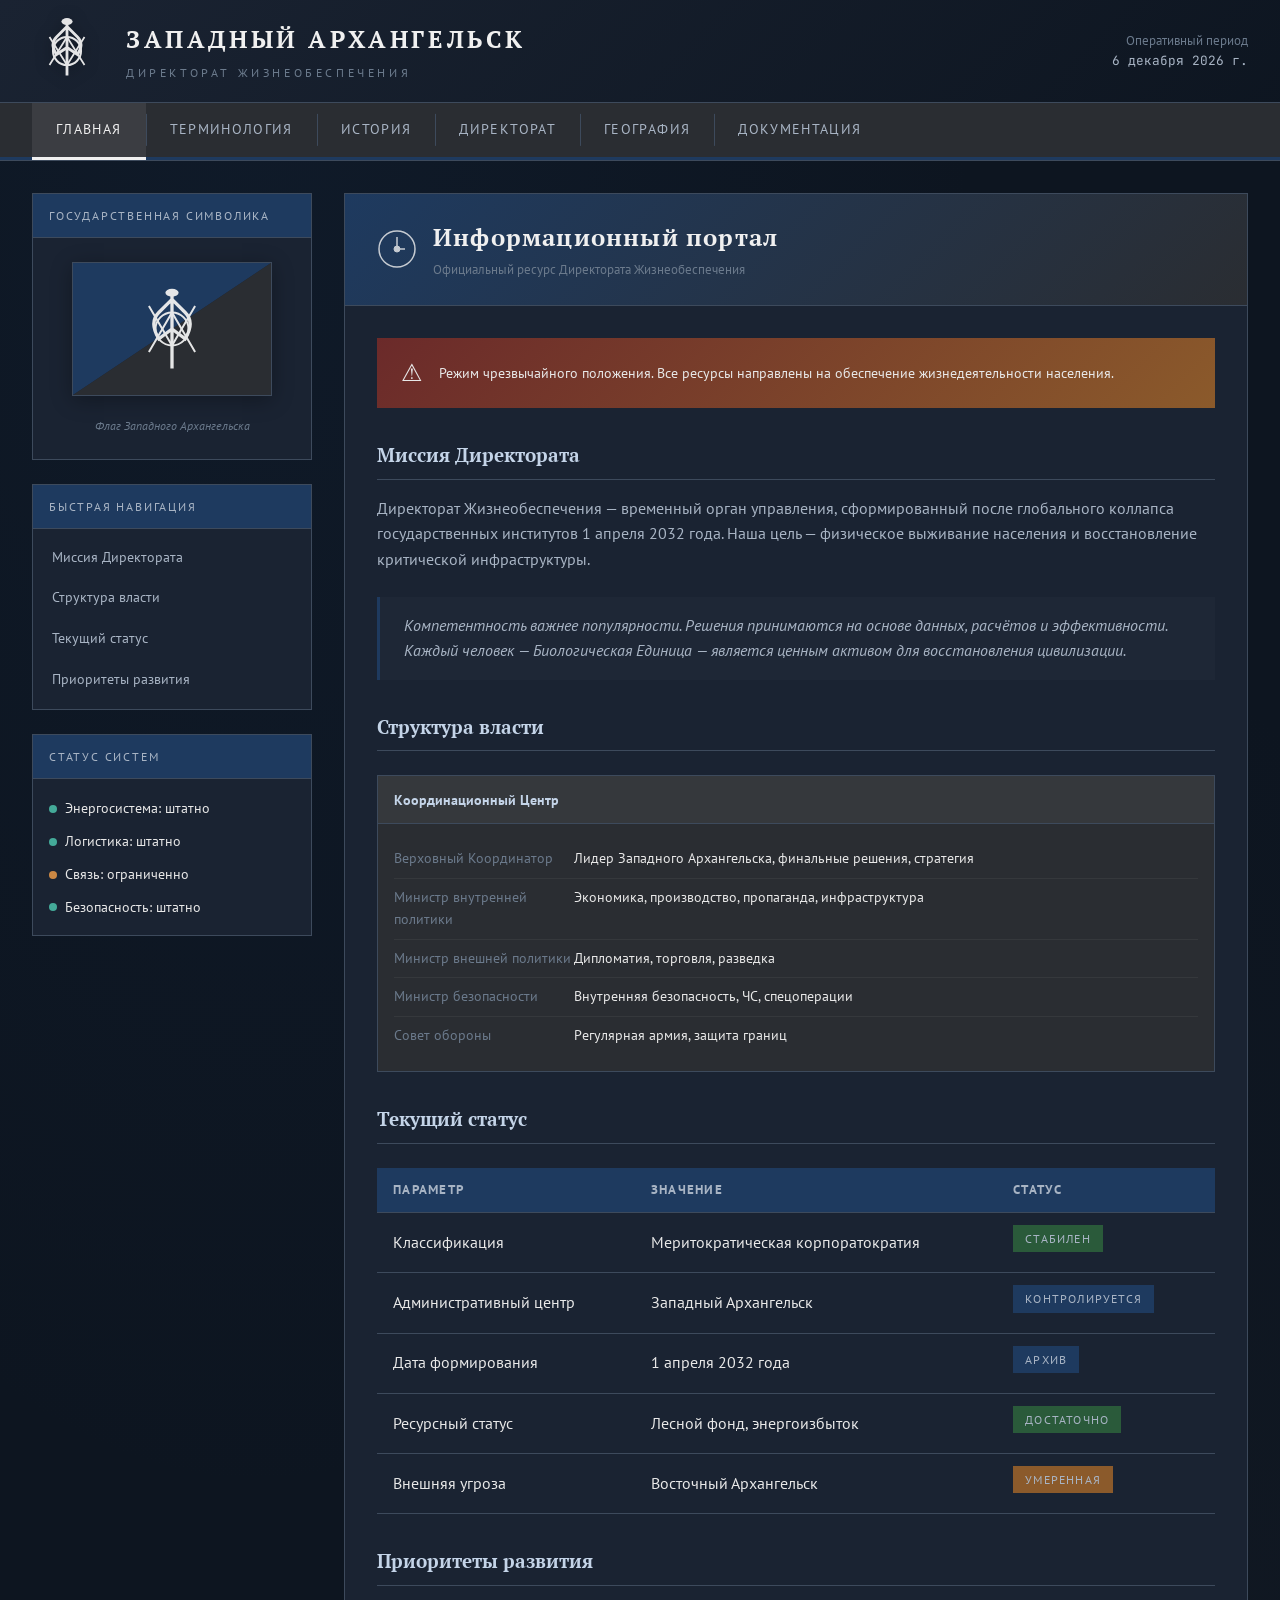
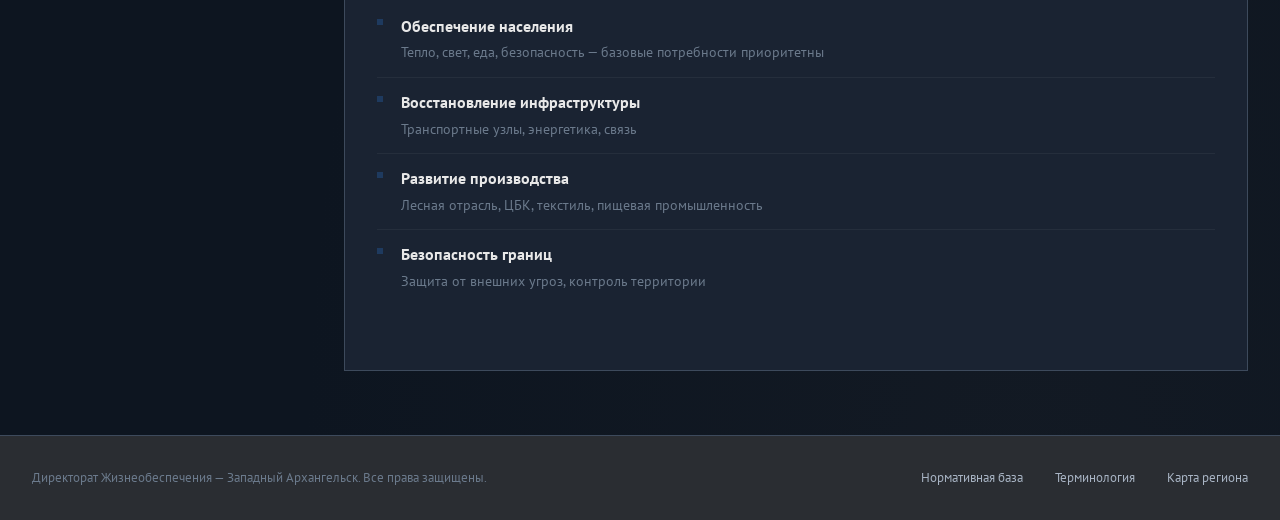
==== index.html @ 46a77a1b "Add initial index.html for Directorate portal This is the initial commit of the index.html file, whi" ====
<!DOCTYPE html>
<html lang="ru">
<head>
    <meta charset="UTF-8">
    <meta name="viewport" content="width=device-width, initial-scale=1.0">
    <title>Директорат Жизнеобеспечения — Официальный портал</title>
    <link rel="stylesheet" href="style.css">
</head>
<body>
    <header class="header">
        <div class="header-top">
            <div class="logo-section">
                <svg class="emblem" viewBox="0 0 100 100">
                    <defs>
                        <filter id="wear">
                            <feTurbulence type="fractalNoise" baseFrequency="0.04" numOctaves="5" result="noise"/>
                            <feDisplacementMap in="SourceGraphic" in2="noise" scale="1" xChannelSelector="R" yChannelSelector="G"/>
                        </filter>
                    </defs>
                    <g filter="url(#wear)" fill="#f0f0f0" opacity="0.95">
                        <path d="M50 5 L50 85 M50 15 L35 30 Q25 40 35 55 L50 45 L65 55 Q75 40 65 30 L50 15" stroke="#f0f0f0" stroke-width="4" fill="none"/>
                        <circle cx="50" cy="50" r="20" stroke="#f0f0f0" stroke-width="3" fill="none"/>
                        <g stroke="#f0f0f0" stroke-width="2.5" fill="none">
                            <path d="M25 70 L50 30 L75 70"/>
                            <path d="M25 30 L50 70 L75 30"/>
                        </g>
                        <ellipse cx="50" cy="8" rx="8" ry="5" fill="#f0f0f0"/>
                    </g>
                </svg>
                <div class="title-section">
                    <h1 class="main-title">Западный Архангельск</h1>
                    <span class="subtitle">Директорат Жизнеобеспечения</span>
                </div>
            </div>
            <div class="header-meta">
                <div>Оперативный период</div>
                <div class="date" id="currentDate"></div>
            </div>
        </div>
        <nav class="main-nav">
            <div class="nav-container">
                <a href="index.html" class="nav-item active">Главная</a>
                <a href="terms.html" class="nav-item">Терминология</a>
                <a href="history.html" class="nav-item">История</a>
                <a href="directorate.html" class="nav-item">Директорат</a>
                <a href="geography.html" class="nav-item">География</a>
                <a href="documents.html" class="nav-item">Документация</a>
            </div>
        </nav>
    </header>

    <main class="main-content">
        <aside class="sidebar">
            <div class="sidebar-section">
                <div class="sidebar-header">Государственная символика</div>
                <div class="flag-display">
                    <svg class="flag-svg" viewBox="0 0 300 200">
                        <defs>
                            <clipPath id="flagClip">
                                <rect x="0" y="0" width="300" height="200"/>
                            </clipPath>
                        </defs>
                        <g clip-path="url(#flagClip)">
                            <polygon points="0,0 300,0 0,200" fill="#1e3a5f"/>
                            <polygon points="300,0 300,200 0,200" fill="#2a2d32"/>
                            <g transform="translate(150, 100)" fill="#f0f0f0" opacity="0.95">
                                <path d="M0 -60 L0 60 M0 -45 L-20 -25 Q-35 -10 -20 15 L0 0 L20 15 Q35 -10 20 -25 L0 -45" stroke="#f0f0f0" stroke-width="5" fill="none"/>
                                <circle cx="0" cy="0" r="25" stroke="#f0f0f0" stroke-width="3" fill="none"/>
                                <g stroke="#f0f0f0" stroke-width="3" fill="none">
                                    <path d="M-35 35 L0 -25 L35 35"/>
                                    <path d="M-35 -35 L0 25 L35 -35"/>
                                </g>
                                <ellipse cx="0" cy="-55" rx="10" ry="6" fill="#f0f0f0"/>
                            </g>
                        </g>
                    </svg>
                    <div class="flag-caption">Флаг Западного Архангельска</div>
                </div>
            </div>
            
            <div class="sidebar-section">
                <div class="sidebar-header">Быстрая навигация</div>
                <div class="sidebar-content">
                    <a href="#mission" class="sidebar-link">Миссия Директората</a>
                    <a href="#structure" class="sidebar-link">Структура власти</a>
                    <a href="#status" class="sidebar-link">Текущий статус</a>
                    <a href="#priorities" class="sidebar-link">Приоритеты развития</a>
                </div>
            </div>
            
            <div class="sidebar-section">
                <div class="sidebar-header">Статус систем</div>
                <div class="sidebar-content" style="padding: 1rem;">
                    <div class="status" style="margin-bottom: 0.5rem;">
                        <span class="status-dot active"></span>
                        <span style="font-size: 0.85rem;">Энергосистема: штатно</span>
                    </div>
                    <div class="status" style="margin-bottom: 0.5rem;">
                        <span class="status-dot active"></span>
                        <span style="font-size: 0.85rem;">Логистика: штатно</span>
                    </div>
                    <div class="status" style="margin-bottom: 0.5rem;">
                        <span class="status-dot warning"></span>
                        <span style="font-size: 0.85rem;">Связь: ограниченно</span>
                    </div>
                    <div class="status">
                        <span class="status-dot active"></span>
                        <span style="font-size: 0.85rem;">Безопасность: штатно</span>
                    </div>
                </div>
            </div>
        </aside>

        <div class="content-area">
            <div class="content-header">
                <svg class="content-icon" viewBox="0 0 40 40" fill="none" stroke="#f0f0f0">
                    <circle cx="20" cy="20" r="18" stroke-width="1.5"/>
                    <path d="M20 8 L20 20 L28 20" stroke-width="1.5"/>
                    <circle cx="20" cy="20" r="3" fill="#f0f0f0"/>
                </svg>
                <div>
                    <h1 class="content-title">Информационный портал</h1>
                    <div class="content-subtitle">Официальный ресурс Директората Жизнеобеспечения</div>
                </div>
            </div>
            
            <div class="content-body">
                <div class="warning-banner">
                    <span class="warning-icon">&#9888;</span>
                    <span class="warning-text">Режим чрезвычайного положения. Все ресурсы направлены на обеспечение жизнедеятельности населения.</span>
                </div>

                <section id="mission" class="section">
                    <h2 class="section-title">Миссия Директората</h2>
                    <p style="color: var(--text-secondary); margin-bottom: 1rem;">
                        Директорат Жизнеобеспечения — временный орган управления, сформированный после глобального коллапса государственных институтов 1 апреля 2032 года. Наша цель — физическое выживание населения и восстановление критической инфраструктуры.
                    </p>
                    <div class="blockquote">
                        Компетентность важнее популярности. Решения принимаются на основе данных, расчётов и эффективности. Каждый человек — Биологическая Единица — является ценным активом для восстановления цивилизации.
                    </div>
                </section>

                <section id="structure" class="section">
                    <h2 class="section-title">Структура власти</h2>
                    <div class="info-box">
                        <div class="info-box-header">Координационный Центр</div>
                        <div class="info-box-content">
                            <div class="info-row">
                                <span class="info-label">Верховный Координатор</span>
                                <span class="info-value">Лидер Западного Архангельска, финальные решения, стратегия</span>
                            </div>
                            <div class="info-row">
                                <span class="info-label">Министр внутренней политики</span>
                                <span class="info-value">Экономика, производство, пропаганда, инфраструктура</span>
                            </div>
                            <div class="info-row">
                                <span class="info-label">Министр внешней политики</span>
                                <span class="info-value">Дипломатия, торговля, разведка</span>
                            </div>
                            <div class="info-row">
                                <span class="info-label">Министр безопасности</span>
                                <span class="info-value">Внутренняя безопасность, ЧС, спецоперации</span>
                            </div>
                            <div class="info-row">
                                <span class="info-label">Совет обороны</span>
                                <span class="info-value">Регулярная армия, защита границ</span>
                            </div>
                        </div>
                    </div>
                </section>

                <section id="status" class="section">
                    <h2 class="section-title">Текущий статус</h2>
                    <table class="data-table">
                        <thead>
                            <tr>
                                <th>Параметр</th>
                                <th>Значение</th>
                                <th>Статус</th>
                            </tr>
                        </thead>
                        <tbody>
                            <tr>
                                <td>Классификация</td>
                                <td>Меритократическая корпоратократия</td>
                                <td><span class="tag success">Стабилен</span></td>
                            </tr>
                            <tr>
                                <td>Административный центр</td>
                                <td>Западный Архангельск</td>
                                <td><span class="tag">Контролируется</span></td>
                            </tr>
                            <tr>
                                <td>Дата формирования</td>
                                <td>1 апреля 2032 года</td>
                                <td><span class="tag">Архив</span></td>
                            </tr>
                            <tr>
                                <td>Ресурсный статус</td>
                                <td>Лесной фонд, энергоизбыток</td>
                                <td><span class="tag success">Достаточно</span></td>
                            </tr>
                            <tr>
                                <td>Внешняя угроза</td>
                                <td>Восточный Архангельск</td>
                                <td><span class="tag warning">Умеренная</span></td>
                            </tr>
                        </tbody>
                    </table>
                </section>

                <section id="priorities" class="section">
                    <h2 class="section-title">Приоритеты развития</h2>
                    <ul class="styled-list">
                        <li>
                            <strong>Обеспечение населения</strong><br>
                            <span style="color: var(--text-muted); font-size: 0.9rem;">Тепло, свет, еда, безопасность — базовые потребности приоритетны</span>
                        </li>
                        <li>
                            <strong>Восстановление инфраструктуры</strong><br>
                            <span style="color: var(--text-muted); font-size: 0.9rem;">Транспортные узлы, энергетика, связь</span>
                        </li>
                        <li>
                            <strong>Развитие производства</strong><br>
                            <span style="color: var(--text-muted); font-size: 0.9rem;">Лесная отрасль, ЦБК, текстиль, пищевая промышленность</span>
                        </li>
                        <li>
                            <strong>Безопасность границ</strong><br>
                            <span style="color: var(--text-muted); font-size: 0.9rem;">Защита от внешних угроз, контроль территории</span>
                        </li>
                    </ul>
                </section>
            </div>
        </div>
    </main>

    <footer class="footer">
        <div class="footer-content">
            <div class="footer-text">
                Директорат Жизнеобеспечения — Западный Архангельск. Все права защищены.
            </div>
            <div class="footer-links">
                <a href="documents.html" class="footer-link">Нормативная база</a>
                <a href="terms.html" class="footer-link">Терминология</a>
                <a href="geography.html" class="footer-link">Карта региона</a>
            </div>
        </div>
    </footer>

    <script>
        const dateEl = document.getElementById('currentDate');
        const now = new Date();
        const options = { year: 'numeric', month: 'long', day: 'numeric' };
        dateEl.textContent = now.toLocaleDateString('ru-RU', options);
    </script>
</body>
</html>
---- style.css ----
@import url('https://fonts.googleapis.com/css2?family=PT+Serif:wght@400;700&family=PT+Sans:wght@400;700&family=JetBrains+Mono:wght@400;500&display=swap');

:root {
    --primary-dark: #0d1520;
    --secondary-dark: #1a2332;
    --accent-blue: #1e3a5f;
    --accent-graphite: #2a2d32;
    --border-color: #3d4a5c;
    --text-primary: #e8e8e8;
    --text-secondary: #a8b4c4;
    --text-muted: #6b7a8c;
    --highlight: #c4d4e8;
    --warning: #8b5a2b;
    --danger: #6b2a2a;
    --success: #2a5a3a;
    --white: #f0f0f0;
    --paper: #d8d4c8;
    --paper-dark: #b8b4a8;
}

* {
    margin: 0;
    padding: 0;
    box-sizing: border-box;
}

html {
    scroll-behavior: smooth;
}

body {
    font-family: 'PT Sans', sans-serif;
    background: var(--primary-dark);
    color: var(--text-primary);
    min-height: 100vh;
    line-height: 1.6;
    background-image: 
        radial-gradient(ellipse at 20% 0%, rgba(30, 58, 95, 0.15) 0%, transparent 50%),
        radial-gradient(ellipse at 80% 100%, rgba(42, 45, 50, 0.2) 0%, transparent 50%);
}

/* HEADER */
.header {
    background: linear-gradient(135deg, var(--secondary-dark) 0%, var(--primary-dark) 100%);
    border-bottom: 1px solid var(--border-color);
    position: sticky;
    top: 0;
    z-index: 100;
    backdrop-filter: blur(10px);
}

.header-top {
    display: flex;
    align-items: center;
    justify-content: space-between;
    padding: 1rem 2rem;
    max-width: 1400px;
    margin: 0 auto;
}

.logo-section {
    display: flex;
    align-items: center;
    gap: 1.5rem;
}

.emblem {
    width: 70px;
    height: 70px;
    filter: drop-shadow(0 2px 8px rgba(0,0,0,0.3));
}

.title-section {
    display: flex;
    flex-direction: column;
}

.main-title {
    font-family: 'PT Serif', serif;
    font-size: 1.5rem;
    font-weight: 700;
    color: var(--white);
    letter-spacing: 0.15em;
    text-transform: uppercase;
}

.subtitle {
    font-size: 0.75rem;
    color: var(--text-muted);
    letter-spacing: 0.3em;
    text-transform: uppercase;
    margin-top: 0.25rem;
}

.header-meta {
    text-align: right;
    font-size: 0.8rem;
    color: var(--text-muted);
}

.header-meta .date {
    color: var(--text-secondary);
    font-family: 'JetBrains Mono', monospace;
}

/* NAVIGATION */
.main-nav {
    background: var(--accent-graphite);
    border-top: 1px solid var(--border-color);
    border-bottom: 3px solid var(--accent-blue);
}

.nav-container {
    max-width: 1400px;
    margin: 0 auto;
    display: flex;
    padding: 0 2rem;
}

.nav-item {
    padding: 1rem 1.5rem;
    color: var(--text-secondary);
    text-decoration: none;
    font-size: 0.85rem;
    letter-spacing: 0.1em;
    text-transform: uppercase;
    transition: all 0.3s ease;
    border-bottom: 3px solid transparent;
    margin-bottom: -3px;
    position: relative;
}

.nav-item:hover {
    color: var(--white);
    background: rgba(255,255,255,0.05);
}

.nav-item.active {
    color: var(--white);
    border-bottom-color: var(--white);
    background: rgba(255,255,255,0.08);
}

.nav-item::before {
    content: '';
    position: absolute;
    left: 0;
    top: 50%;
    transform: translateY(-50%);
    width: 1px;
    height: 60%;
    background: var(--border-color);
}

.nav-item:first-child::before {
    display: none;
}

/* MAIN CONTENT */
.main-content {
    max-width: 1400px;
    margin: 0 auto;
    padding: 2rem;
    display: grid;
    grid-template-columns: 280px 1fr;
    gap: 2rem;
    min-height: calc(100vh - 200px);
}

/* SIDEBAR */
.sidebar {
    position: sticky;
    top: 140px;
    height: fit-content;
}

.sidebar-section {
    background: var(--secondary-dark);
    border: 1px solid var(--border-color);
    margin-bottom: 1.5rem;
}

.sidebar-header {
    background: var(--accent-blue);
    padding: 0.75rem 1rem;
    font-size: 0.75rem;
    letter-spacing: 0.15em;
    text-transform: uppercase;
    color: var(--text-secondary);
    border-bottom: 1px solid var(--border-color);
}

.sidebar-content {
    padding: 0.5rem 0;
}

.sidebar-link {
    display: block;
    padding: 0.6rem 1rem;
    color: var(--text-secondary);
    text-decoration: none;
    font-size: 0.85rem;
    transition: all 0.2s ease;
    border-left: 3px solid transparent;
}

.sidebar-link:hover {
    background: rgba(255,255,255,0.05);
    color: var(--white);
    border-left-color: var(--accent-blue);
}

.sidebar-link.active {
    background: rgba(255,255,255,0.08);
    color: var(--white);
    border-left-color: var(--white);
}

/* FLAG DISPLAY */
.flag-display {
    padding: 1.5rem;
    text-align: center;
}

.flag-svg {
    width: 100%;
    max-width: 200px;
    border: 1px solid var(--border-color);
    box-shadow: 0 4px 20px rgba(0,0,0,0.3);
}

.flag-caption {
    font-size: 0.75rem;
    color: var(--text-muted);
    margin-top: 0.75rem;
    font-style: italic;
}

/* CONTENT AREA */
.content-area {
    background: var(--secondary-dark);
    border: 1px solid var(--border-color);
}

.content-header {
    background: linear-gradient(135deg, var(--accent-blue) 0%, var(--accent-graphite) 100%);
    padding: 1.5rem 2rem;
    border-bottom: 1px solid var(--border-color);
    display: flex;
    align-items: center;
    gap: 1rem;
}

.content-icon {
    width: 40px;
    height: 40px;
    opacity: 0.8;
}

.content-title {
    font-family: 'PT Serif', serif;
    font-size: 1.5rem;
    font-weight: 700;
    color: var(--white);
    letter-spacing: 0.05em;
}

.content-subtitle {
    font-size: 0.8rem;
    color: var(--text-muted);
    margin-top: 0.25rem;
}

.content-body {
    padding: 2rem;
}

/* DOCUMENT STYLING */
.document {
    background: var(--paper);
    color: #1a1a1a;
    padding: 2rem;
    margin: 1.5rem 0;
    border-left: 4px solid var(--accent-blue);
    box-shadow: 0 2px 10px rgba(0,0,0,0.2);
    font-family: 'PT Serif', serif;
}

.document-header {
    text-align: center;
    border-bottom: 2px solid #333;
    padding-bottom: 1rem;
    margin-bottom: 1.5rem;
}

.document-type {
    font-size: 0.75rem;
    letter-spacing: 0.3em;
    text-transform: uppercase;
    color: #555;
}

.document-title {
    font-size: 1.25rem;
    font-weight: 700;
    margin-top: 0.5rem;
    color: #111;
}

.document-meta {
    display: flex;
    justify-content: space-between;
    font-size: 0.8rem;
    color: #666;
    margin-top: 0.5rem;
    font-family: 'JetBrains Mono', monospace;
}

/* INFO BOXES */
.info-box {
    background: var(--accent-graphite);
    border: 1px solid var(--border-color);
    margin: 1.5rem 0;
}

.info-box-header {
    background: rgba(255,255,255,0.05);
    padding: 0.75rem 1rem;
    border-bottom: 1px solid var(--border-color);
    font-weight: 700;
    font-size: 0.9rem;
    color: var(--highlight);
}

.info-box-content {
    padding: 1rem;
}

.info-row {
    display: flex;
    padding: 0.5rem 0;
    border-bottom: 1px solid rgba(255,255,255,0.05);
}

.info-row:last-child {
    border-bottom: none;
}

.info-label {
    width: 180px;
    color: var(--text-muted);
    font-size: 0.85rem;
    flex-shrink: 0;
}

.info-value {
    color: var(--text-primary);
    font-size: 0.85rem;
}

/* TERMS */
.term-block {
    margin: 1.5rem 0;
    padding: 1.5rem;
    background: rgba(255,255,255,0.02);
    border-left: 4px solid var(--accent-blue);
}

.term-title {
    font-family: 'PT Serif', serif;
    font-size: 1.1rem;
    font-weight: 700;
    color: var(--highlight);
    margin-bottom: 0.5rem;
}

.term-abbreviation {
    display: inline-block;
    background: var(--accent-blue);
    color: var(--white);
    padding: 0.2rem 0.5rem;
    font-family: 'JetBrains Mono', monospace;
    font-size: 0.8rem;
    margin-right: 0.5rem;
}

.term-definition {
    color: var(--text-secondary);
    font-size: 0.95rem;
}

/* LISTS */
.styled-list {
    list-style: none;
    padding: 0;
}

.styled-list li {
    padding: 0.75rem 0;
    padding-left: 1.5rem;
    position: relative;
    border-bottom: 1px solid rgba(255,255,255,0.05);
}

.styled-list li:last-child {
    border-bottom: none;
}

.styled-list li::before {
    content: '';
    position: absolute;
    left: 0;
    top: 1.1rem;
    width: 6px;
    height: 6px;
    background: var(--accent-blue);
}

.styled-list li:hover {
    background: rgba(255,255,255,0.02);
}

/* TAGS */
.tag {
    display: inline-block;
    background: var(--accent-blue);
    color: var(--text-secondary);
    padding: 0.25rem 0.75rem;
    font-size: 0.75rem;
    letter-spacing: 0.1em;
    text-transform: uppercase;
    margin-right: 0.5rem;
    margin-bottom: 0.5rem;
}

.tag.warning {
    background: var(--warning);
}

.tag.danger {
    background: var(--danger);
}

.tag.success {
    background: var(--success);
}

/* SECTIONS */
.section {
    margin: 2rem 0;
}

.section-title {
    font-family: 'PT Serif', serif;
    font-size: 1.2rem;
    color: var(--highlight);
    padding-bottom: 0.5rem;
    margin-bottom: 1rem;
    border-bottom: 1px solid var(--border-color);
}

/* QUOTES */
.blockquote {
    border-left: 3px solid var(--accent-blue);
    padding: 1rem 1.5rem;
    margin: 1.5rem 0;
    background: rgba(255,255,255,0.02);
    font-style: italic;
    color: var(--text-secondary);
}

/* HIERARCHY DIAGRAM */
.hierarchy {
    background: var(--primary-dark);
    padding: 1.5rem;
    margin: 1.5rem 0;
    border: 1px solid var(--border-color);
}

.hierarchy-level {
    display: flex;
    align-items: center;
    gap: 0.5rem;
    padding: 0.5rem 0;
}

.hierarchy-item {
    background: var(--accent-blue);
    color: var(--white);
    padding: 0.5rem 1rem;
    font-size: 0.85rem;
}

.hierarchy-arrow {
    color: var(--text-muted);
    font-size: 1.2rem;
}

/* FOOTER */
.footer {
    background: var(--accent-graphite);
    border-top: 1px solid var(--border-color);
    padding: 2rem;
    margin-top: 2rem;
}

.footer-content {
    max-width: 1400px;
    margin: 0 auto;
    display: flex;
    justify-content: space-between;
    align-items: center;
}

.footer-text {
    font-size: 0.8rem;
    color: var(--text-muted);
}

.footer-links {
    display: flex;
    gap: 2rem;
}

.footer-link {
    color: var(--text-secondary);
    text-decoration: none;
    font-size: 0.8rem;
    transition: color 0.2s ease;
}

.footer-link:hover {
    color: var(--white);
}

/* RESPONSIVE */
@media (max-width: 1024px) {
    .main-content {
        grid-template-columns: 1fr;
    }
    
    .sidebar {
        position: static;
        display: grid;
        grid-template-columns: repeat(auto-fit, minmax(250px, 1fr));
        gap: 1rem;
    }
    
    .sidebar-section {
        margin-bottom: 0;
    }
}

@media (max-width: 768px) {
    .header-top {
        flex-direction: column;
        gap: 1rem;
        text-align: center;
    }
    
    .header-meta {
        text-align: center;
    }
    
    .nav-container {
        flex-wrap: wrap;
        justify-content: center;
    }
    
    .nav-item {
        padding: 0.75rem 1rem;
        font-size: 0.75rem;
    }
    
    .nav-item::before {
        display: none;
    }
    
    .main-content {
        padding: 1rem;
    }
    
    .content-body {
        padding: 1rem;
    }
    
    .footer-content {
        flex-direction: column;
        gap: 1rem;
        text-align: center;
    }
}

/* ANIMATIONS */
@keyframes fadeIn {
    from { opacity: 0; transform: translateY(10px); }
    to { opacity: 1; transform: translateY(0); }
}

.content-area {
    animation: fadeIn 0.4s ease-out;
}

/* SCROLLBAR */
::-webkit-scrollbar {
    width: 8px;
}

::-webkit-scrollbar-track {
    background: var(--primary-dark);
}

::-webkit-scrollbar-thumb {
    background: var(--border-color);
    border-radius: 4px;
}

::-webkit-scrollbar-thumb:hover {
    background: var(--accent-blue);
}

/* TABLE STYLES */
.data-table {
    width: 100%;
    border-collapse: collapse;
    margin: 1.5rem 0;
}

.data-table th,
.data-table td {
    padding: 0.75rem 1rem;
    text-align: left;
    border-bottom: 1px solid var(--border-color);
}

.data-table th {
    background: var(--accent-blue);
    color: var(--text-secondary);
    font-size: 0.8rem;
    letter-spacing: 0.1em;
    text-transform: uppercase;
}

.data-table tr:hover td {
    background: rgba(255,255,255,0.02);
}

/* WARNING BANNER */
.warning-banner {
    background: linear-gradient(135deg, var(--danger) 0%, var(--warning) 100%);
    padding: 1rem 1.5rem;
    display: flex;
    align-items: center;
    gap: 1rem;
    margin-bottom: 1.5rem;
}

.warning-icon {
    font-size: 1.5rem;
}

.warning-text {
    font-size: 0.9rem;
    font-weight: 500;
}

/* STATUS INDICATORS */
.status {
    display: inline-flex;
    align-items: center;
    gap: 0.5rem;
}

.status-dot {
    width: 8px;
    height: 8px;
    border-radius: 50%;
    animation: pulse 2s infinite;
}

.status-dot.active {
    background: #4a9;
}

.status-dot.warning {
    background: #c84;
}

.status-dot.critical {
    background: #c44;
}

@keyframes pulse {
    0%, 100% { opacity: 1; }
    50% { opacity: 0.5; }
}
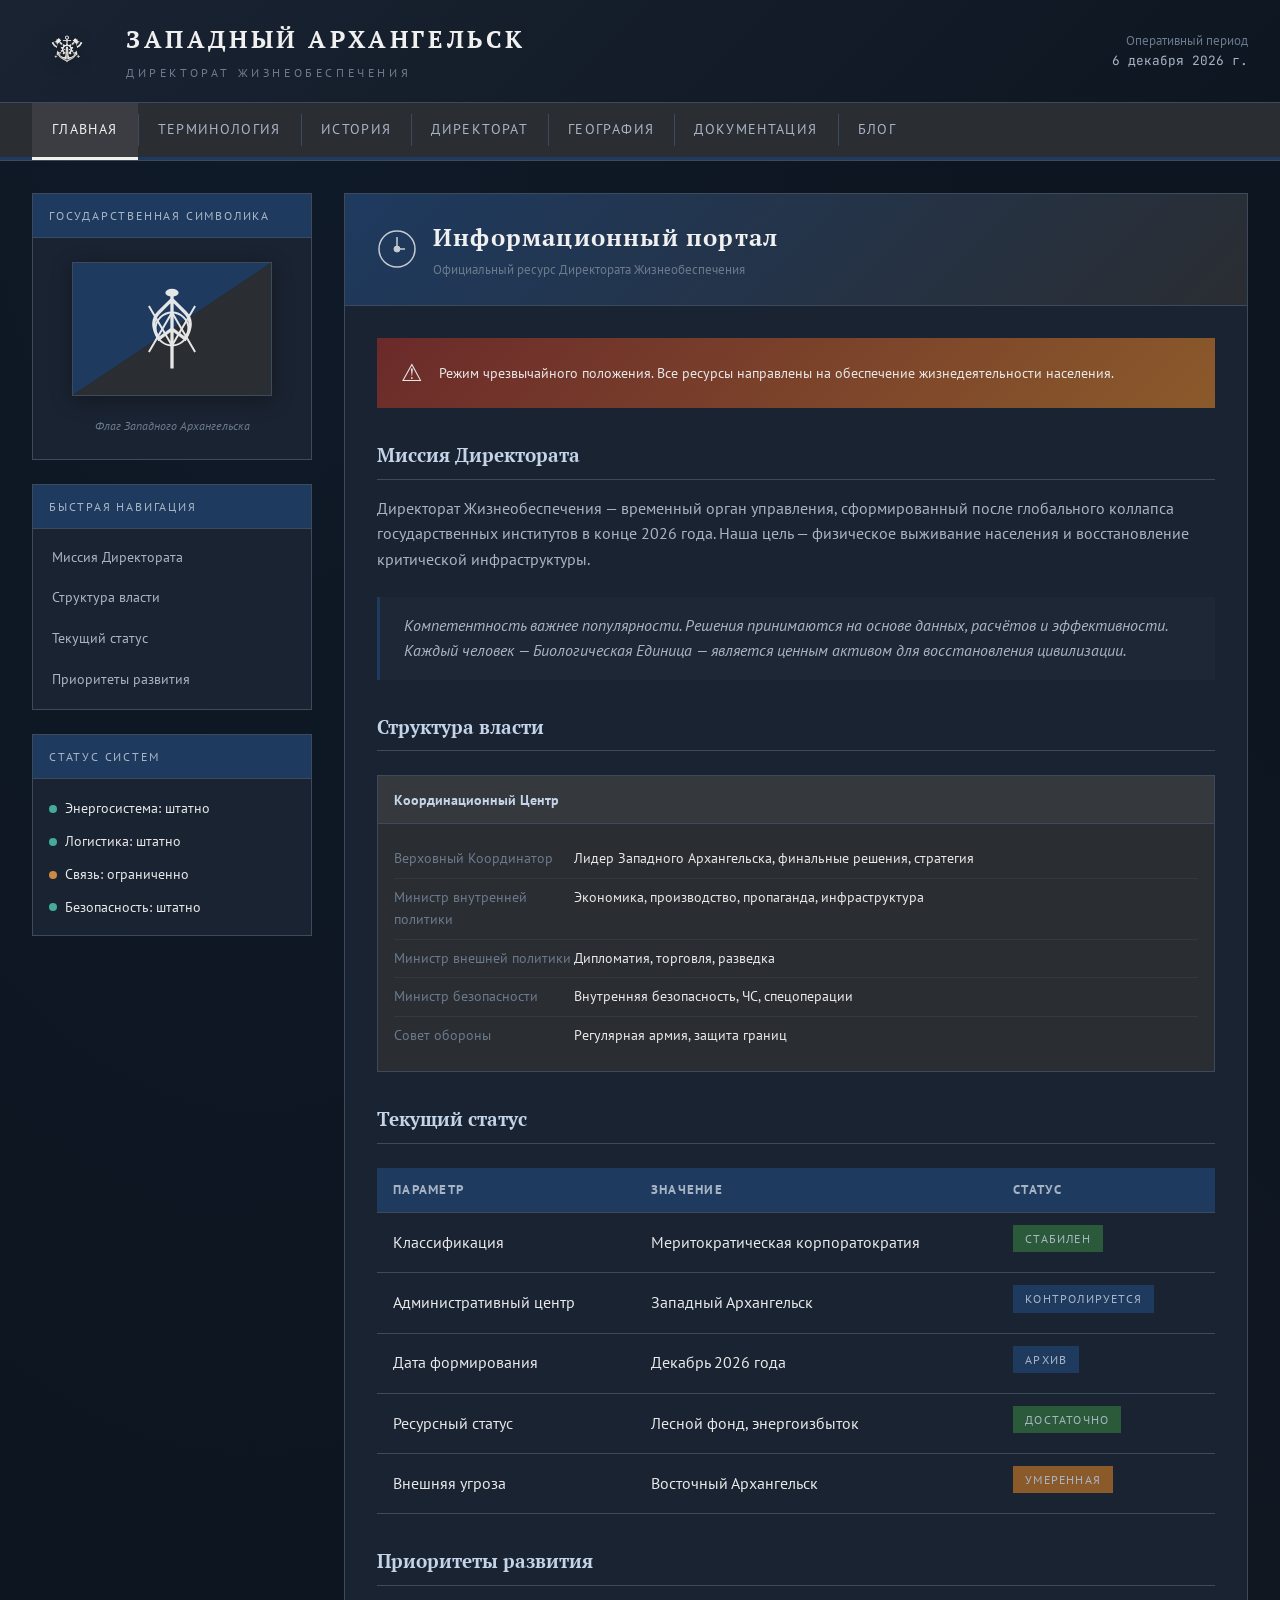
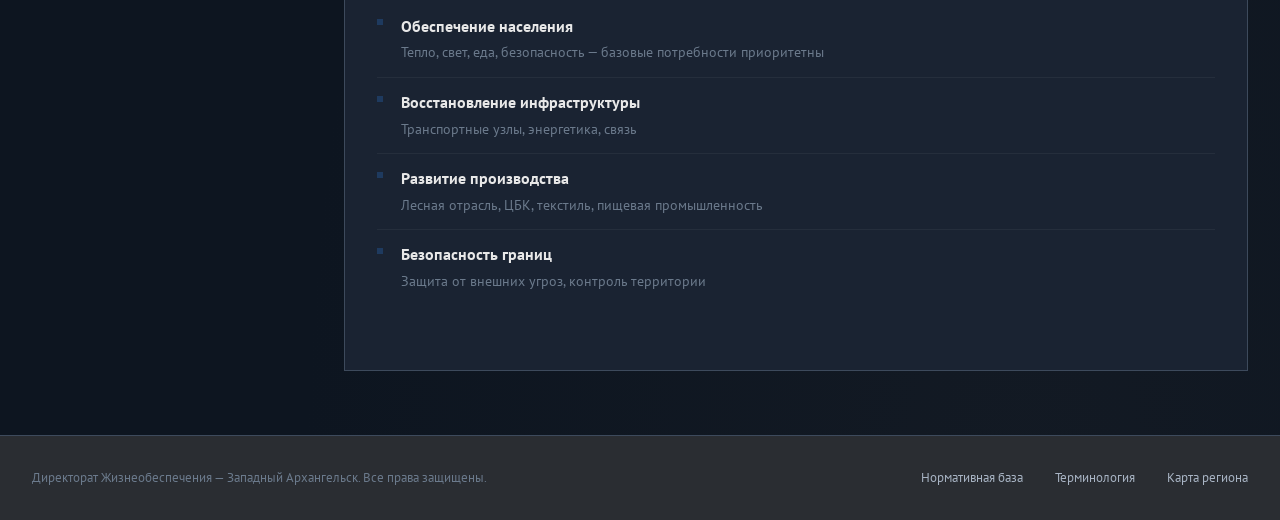
==== commit 294d67a5: "Replace SVG emblem with image and fix dates Updated the emblem from SVG to an image file and correct" ====
--- a/index.html
+++ b/index.html
@@ -10,23 +10,7 @@
     <header class="header">
         <div class="header-top">
             <div class="logo-section">
-                <svg class="emblem" viewBox="0 0 100 100">
-                    <defs>
-                        <filter id="wear">
-                            <feTurbulence type="fractalNoise" baseFrequency="0.04" numOctaves="5" result="noise"/>
-                            <feDisplacementMap in="SourceGraphic" in2="noise" scale="1" xChannelSelector="R" yChannelSelector="G"/>
-                        </filter>
-                    </defs>
-                    <g filter="url(#wear)" fill="#f0f0f0" opacity="0.95">
-                        <path d="M50 5 L50 85 M50 15 L35 30 Q25 40 35 55 L50 45 L65 55 Q75 40 65 30 L50 15" stroke="#f0f0f0" stroke-width="4" fill="none"/>
-                        <circle cx="50" cy="50" r="20" stroke="#f0f0f0" stroke-width="3" fill="none"/>
-                        <g stroke="#f0f0f0" stroke-width="2.5" fill="none">
-                            <path d="M25 70 L50 30 L75 70"/>
-                            <path d="M25 30 L50 70 L75 30"/>
-                        </g>
-                        <ellipse cx="50" cy="8" rx="8" ry="5" fill="#f0f0f0"/>
-                    </g>
-                </svg>
+                <img src="emblem.png" alt="Герб Западного Архангельска" class="emblem" onerror="this.outerHTML='<div class=\'emblem-placeholder\'>Герб ЗА</div>'">
                 <div class="title-section">
                     <h1 class="main-title">Западный Архангельск</h1>
                     <span class="subtitle">Директорат Жизнеобеспечения</span>
@@ -45,6 +29,7 @@
                 <a href="directorate.html" class="nav-item">Директорат</a>
                 <a href="geography.html" class="nav-item">География</a>
                 <a href="documents.html" class="nav-item">Документация</a>
+                <a href="blog.html" class="nav-item">Блог</a>
             </div>
         </nav>
     </header>
@@ -133,7 +118,7 @@
                 <section id="mission" class="section">
                     <h2 class="section-title">Миссия Директората</h2>
                     <p style="color: var(--text-secondary); margin-bottom: 1rem;">
-                        Директорат Жизнеобеспечения — временный орган управления, сформированный после глобального коллапса государственных институтов 1 апреля 2032 года. Наша цель — физическое выживание населения и восстановление критической инфраструктуры.
+                        Директорат Жизнеобеспечения — временный орган управления, сформированный после глобального коллапса государственных институтов в конце 2026 года. Наша цель — физическое выживание населения и восстановление критической инфраструктуры.
                     </p>
                     <div class="blockquote">
                         Компетентность важнее популярности. Решения принимаются на основе данных, расчётов и эффективности. Каждый человек — Биологическая Единица — является ценным активом для восстановления цивилизации.
@@ -192,7 +177,7 @@
                             </tr>
                             <tr>
                                 <td>Дата формирования</td>
-                                <td>1 апреля 2032 года</td>
+                                <td>Декабрь 2026 года</td>
                                 <td><span class="tag">Архив</span></td>
                             </tr>
                             <tr>
--- a/style.css
+++ b/style.css
@@ -67,6 +67,7 @@
 .emblem {
     width: 70px;
     height: 70px;
+    object-fit: contain;
     filter: drop-shadow(0 2px 8px rgba(0,0,0,0.3));
 }
 
@@ -115,10 +116,11 @@
     margin: 0 auto;
     display: flex;
     padding: 0 2rem;
+    flex-wrap: wrap;
 }
 
 .nav-item {
-    padding: 1rem 1.5rem;
+    padding: 1rem 1.25rem;
     color: var(--text-secondary);
     text-decoration: none;
     font-size: 0.85rem;
@@ -314,6 +316,8 @@
     color: #666;
     margin-top: 0.5rem;
     font-family: 'JetBrains Mono', monospace;
+    flex-wrap: wrap;
+    gap: 0.5rem;
 }
 
 /* INFO BOXES */
@@ -510,6 +514,8 @@
     display: flex;
     justify-content: space-between;
     align-items: center;
+    flex-wrap: wrap;
+    gap: 1rem;
 }
 
 .footer-text {
@@ -520,6 +526,7 @@
 .footer-links {
     display: flex;
     gap: 2rem;
+    flex-wrap: wrap;
 }
 
 .footer-link {
@@ -530,6 +537,80 @@
 }
 
 .footer-link:hover {
+    color: var(--white);
+}
+
+/* BLOG STYLES */
+.blog-post {
+    background: rgba(255,255,255,0.02);
+    border: 1px solid var(--border-color);
+    margin-bottom: 1.5rem;
+    transition: all 0.3s ease;
+}
+
+.blog-post:hover {
+    border-color: var(--accent-blue);
+    background: rgba(255,255,255,0.03);
+}
+
+.blog-post-header {
+    padding: 1.25rem 1.5rem;
+    border-bottom: 1px solid var(--border-color);
+}
+
+.blog-post-title {
+    font-family: 'PT Serif', serif;
+    font-size: 1.1rem;
+    color: var(--highlight);
+    text-decoration: none;
+    display: block;
+    transition: color 0.2s ease;
+}
+
+.blog-post-title:hover {
+    color: var(--white);
+}
+
+.blog-post-meta {
+    display: flex;
+    gap: 1.5rem;
+    margin-top: 0.5rem;
+    font-size: 0.8rem;
+    color: var(--text-muted);
+    font-family: 'JetBrains Mono', monospace;
+}
+
+.blog-post-body {
+    padding: 1.25rem 1.5rem;
+    color: var(--text-secondary);
+    font-size: 0.95rem;
+}
+
+.blog-post-footer {
+    padding: 1rem 1.5rem;
+    border-top: 1px solid var(--border-color);
+    display: flex;
+    justify-content: space-between;
+    align-items: center;
+}
+
+.blog-tag {
+    background: var(--accent-graphite);
+    color: var(--text-muted);
+    padding: 0.25rem 0.6rem;
+    font-size: 0.7rem;
+    letter-spacing: 0.1em;
+    text-transform: uppercase;
+}
+
+.read-more {
+    color: var(--accent-blue);
+    text-decoration: none;
+    font-size: 0.85rem;
+    transition: color 0.2s ease;
+}
+
+.read-more:hover {
     color: var(--white);
 }
 
@@ -563,12 +644,11 @@
     }
     
     .nav-container {
-        flex-wrap: wrap;
         justify-content: center;
     }
     
     .nav-item {
-        padding: 0.75rem 1rem;
+        padding: 0.75rem 0.9rem;
         font-size: 0.75rem;
     }
     
@@ -586,8 +666,16 @@
     
     .footer-content {
         flex-direction: column;
-        gap: 1rem;
         text-align: center;
+    }
+    
+    .info-row {
+        flex-direction: column;
+        gap: 0.25rem;
+    }
+    
+    .info-label {
+        width: auto;
     }
 }
 
@@ -694,3 +782,19 @@
     0%, 100% { opacity: 1; }
     50% { opacity: 0.5; }
 }
+
+/* PLACEHOLDER FOR MISSING IMAGE */
+.emblem-placeholder {
+    width: 70px;
+    height: 70px;
+    background: var(--accent-graphite);
+    border: 1px solid var(--border-color);
+    display: flex;
+    align-items: center;
+    justify-content: center;
+    color: var(--text-muted);
+    font-size: 0.6rem;
+    text-align: center;
+    text-transform: uppercase;
+    letter-spacing: 0.1em;
+}
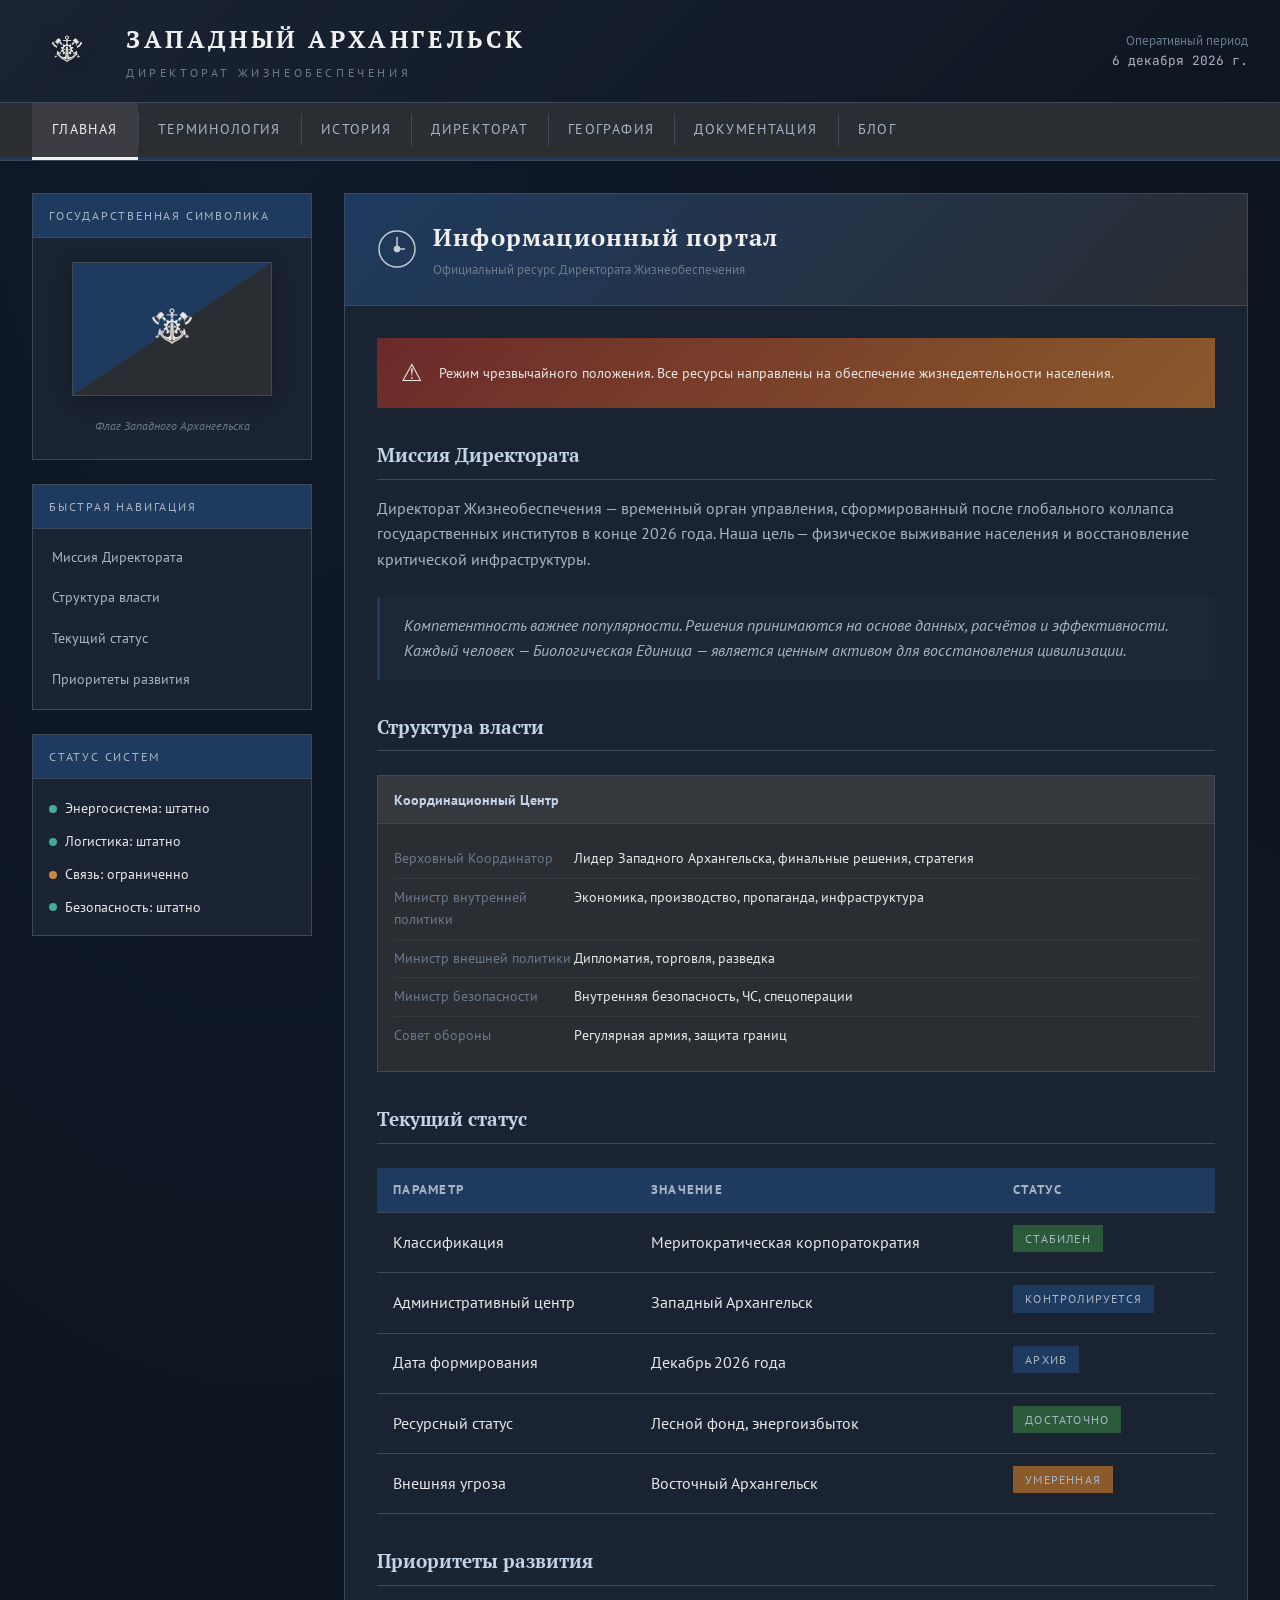
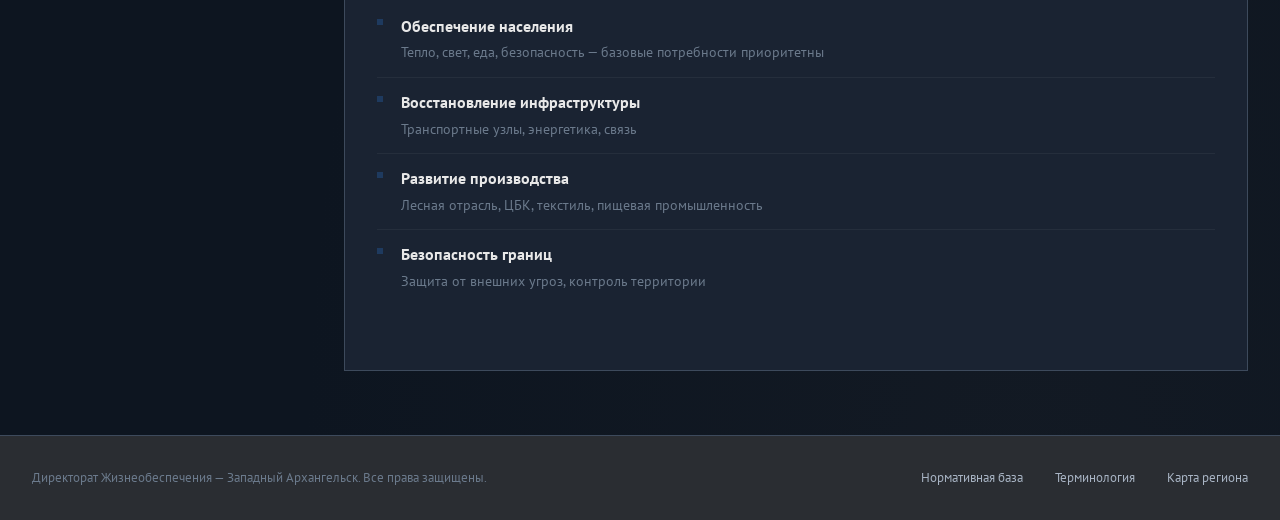
==== commit 915b3d45: "Update flag design and add emblem image Removed decorative elements from the flag and added an emble" ====
--- a/index.html
+++ b/index.html
@@ -46,17 +46,11 @@
                             </clipPath>
                         </defs>
                         <g clip-path="url(#flagClip)">
+                            <!-- Диагональное разделение флага -->
                             <polygon points="0,0 300,0 0,200" fill="#1e3a5f"/>
                             <polygon points="300,0 300,200 0,200" fill="#2a2d32"/>
-                            <g transform="translate(150, 100)" fill="#f0f0f0" opacity="0.95">
-                                <path d="M0 -60 L0 60 M0 -45 L-20 -25 Q-35 -10 -20 15 L0 0 L20 15 Q35 -10 20 -25 L0 -45" stroke="#f0f0f0" stroke-width="5" fill="none"/>
-                                <circle cx="0" cy="0" r="25" stroke="#f0f0f0" stroke-width="3" fill="none"/>
-                                <g stroke="#f0f0f0" stroke-width="3" fill="none">
-                                    <path d="M-35 35 L0 -25 L35 35"/>
-                                    <path d="M-35 -35 L0 25 L35 -35"/>
-                                </g>
-                                <ellipse cx="0" cy="-55" rx="10" ry="6" fill="#f0f0f0"/>
-                            </g>
+                            <!-- Герб-фото -->
+                            <image href="emblem.png" x="80" y="30" width="140" height="140" preserveAspectRatio="xMidYMid meet"/>
                         </g>
                     </svg>
                     <div class="flag-caption">Флаг Западного Архангельска</div>
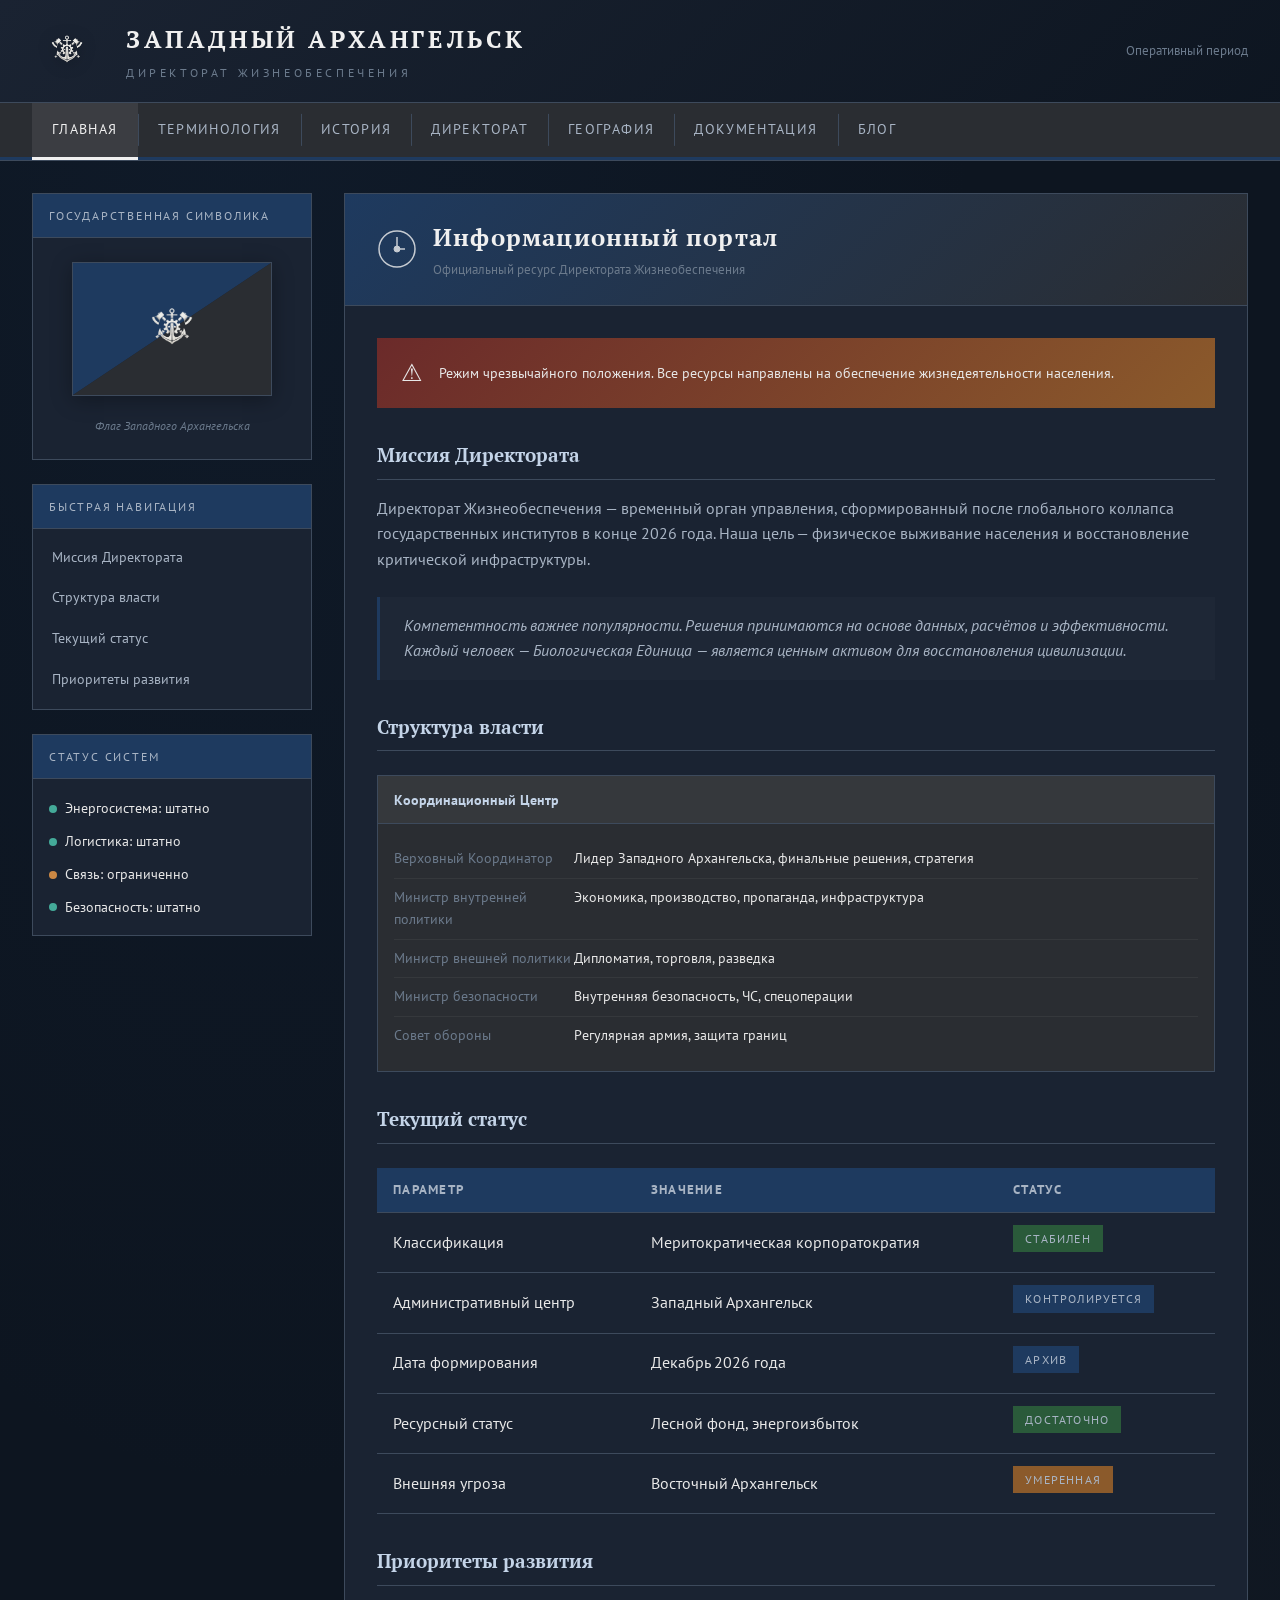
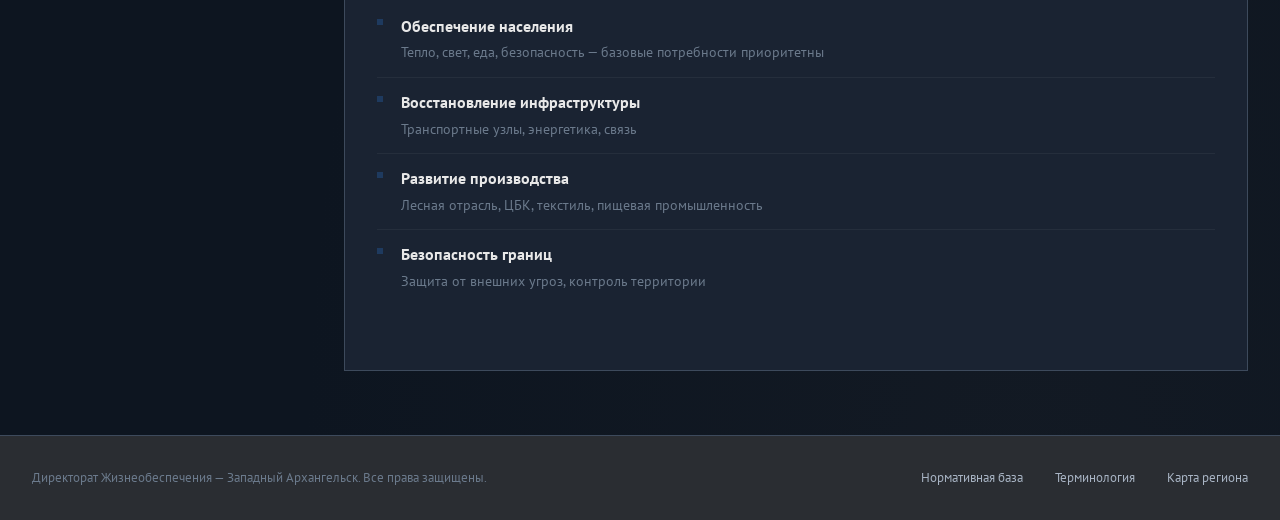
==== commit fd84374d: "Remove date element and script from index.html Removed current date display and associated script." ====
--- a/index.html
+++ b/index.html
@@ -18,7 +18,6 @@
             </div>
             <div class="header-meta">
                 <div>Оперативный период</div>
-                <div class="date" id="currentDate"></div>
             </div>
         </div>
         <nav class="main-nav">
@@ -46,10 +45,8 @@
                             </clipPath>
                         </defs>
                         <g clip-path="url(#flagClip)">
-                            <!-- Диагональное разделение флага -->
                             <polygon points="0,0 300,0 0,200" fill="#1e3a5f"/>
                             <polygon points="300,0 300,200 0,200" fill="#2a2d32"/>
-                            <!-- Герб-фото -->
                             <image href="emblem.png" x="80" y="30" width="140" height="140" preserveAspectRatio="xMidYMid meet"/>
                         </g>
                     </svg>
@@ -225,12 +222,5 @@
             </div>
         </div>
     </footer>
-
-    <script>
-        const dateEl = document.getElementById('currentDate');
-        const now = new Date();
-        const options = { year: 'numeric', month: 'long', day: 'numeric' };
-        dateEl.textContent = now.toLocaleDateString('ru-RU', options);
-    </script>
 </body>
 </html>
